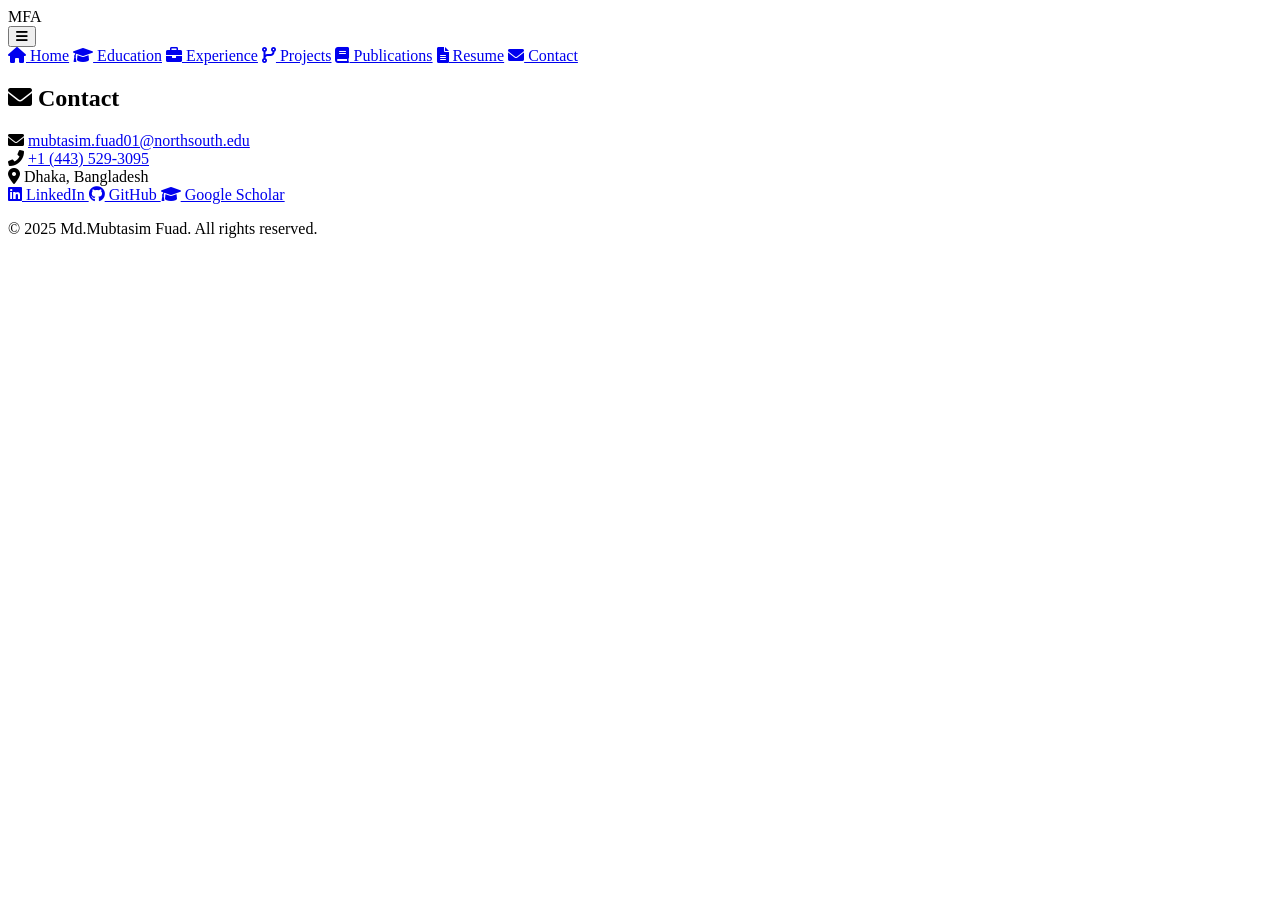
==== contact.html @ baef5d92 "Create contact.html" ====
<!DOCTYPE html>
<html lang="en" data-theme="light">
<head>
    <meta charset="UTF-8"/>
    <meta name="viewport" content="width=device-width, initial-scale=1.0"/>
    <title>Contact - Md.Mubtasim Fuad</title>
    <link rel="stylesheet" href="assets/css/style.css"/>
    <link rel="stylesheet" href="https://cdnjs.cloudflare.com/ajax/libs/font-awesome/6.0.0/css/all.min.css"/>
    <link rel="icon" type="image/x-icon" href="assets/favicon/favicon.ico">
</head>
<body>
    <nav class="nav">
    <div class="nav-content">
        <div class="logo">MFA</div>
        <button id="mobile-menu-toggle" class="mobile-menu-toggle">
            <i class="fas fa-bars"></i>
        </button>
        <div class="nav-links-container">
            <a href="index.html" class="active"><i class="fa fa-home"></i> Home</a>
            <a href="education.html"><i class="fa fa-graduation-cap"></i> Education</a>
            <a href="experience.html"><i class="fa fa-briefcase"></i> Experience</a>
            <a href="projects.html"><i class="fa fa-code-branch"></i> Projects</a>
            <a href="publications.html"><i class="fa fa-book"></i> Publications</a>
            <a href="resume.html"><i class="fa fa-file-alt"></i> Resume</a>
            <a href="contact.html"><i class="fa fa-envelope"></i> Contact</a>
        </div>
    </div>
</nav>

    <section class="section">
        <h2><i class="fa fa-envelope"></i> Contact</h2>
        <div class="contact-container">
            <!-- Contact Information -->
            <div class="contact-info">
                <div class="contact-item">
                    <i class="fas fa-envelope"></i>
                    <span><a href="mailto:mhasan21@jhu.edu">mubtasim.fuad01@northsouth.edu</a></span>
                </div>
                <div class="contact-item">
                    <i class="fas fa-phone-alt"></i>
                    <span><a href="tel:+14435293095">+1 (443) 529-3095</a></span>
                </div>
                <div class="contact-item">
                    <i class="fas fa-map-marker-alt"></i>
                    <span>Dhaka, Bangladesh</span>
                </div>
            </div>

            <!-- Social Links -->
            <div class="social-links">
                <a href="https://www.linkedin.com/in/mubtasiimfuad/" target="_blank" aria-label="LinkedIn">
                    <i class="fab fa-linkedin"></i> LinkedIn
                </a>
                <a href="https://github.com/mubtasim-fuad" target="_blank" aria-label="GitHub">
                    <i class="fab fa-github"></i> GitHub
                </a>
                <a href="https://scholar.google.com/citations?user=QwIfzvgAAAAJ&hl=en&oi=sra" target="_blank" aria-label="Google Scholar">
                    <i class="fas fa-graduation-cap"></i> Google Scholar
                </a>
            </div>
        </div>
    </section>

    <footer>
        <p>© 2025 Md.Mubtasim Fuad. All rights reserved.</p>
    </footer>
    <script src="assets/js/main.js"></script>
</body>
</html>
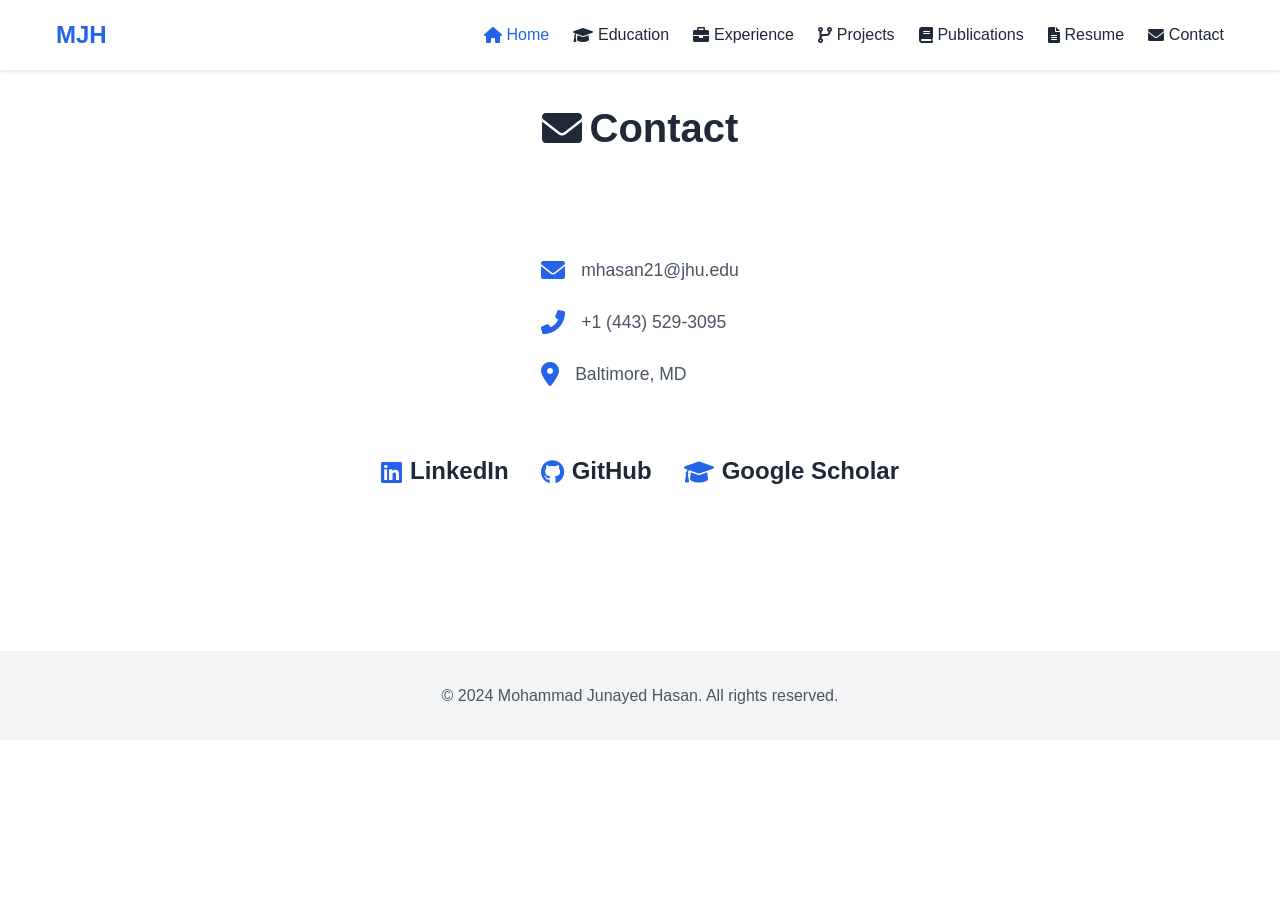
==== commit 480bbc2b: "Update contact.html" ====
--- a/contact.html
+++ b/contact.html
@@ -3,7 +3,7 @@
 <head>
     <meta charset="UTF-8"/>
     <meta name="viewport" content="width=device-width, initial-scale=1.0"/>
-    <title>Contact - Md.Mubtasim Fuad</title>
+    <title>Contact - Mohammad Junayed Hasan</title>
     <link rel="stylesheet" href="assets/css/style.css"/>
     <link rel="stylesheet" href="https://cdnjs.cloudflare.com/ajax/libs/font-awesome/6.0.0/css/all.min.css"/>
     <link rel="icon" type="image/x-icon" href="assets/favicon/favicon.ico">
@@ -11,7 +11,7 @@
 <body>
     <nav class="nav">
     <div class="nav-content">
-        <div class="logo">MFA</div>
+        <div class="logo">MJH</div>
         <button id="mobile-menu-toggle" class="mobile-menu-toggle">
             <i class="fas fa-bars"></i>
         </button>
@@ -34,7 +34,7 @@
             <div class="contact-info">
                 <div class="contact-item">
                     <i class="fas fa-envelope"></i>
-                    <span><a href="mailto:mhasan21@jhu.edu">mubtasim.fuad01@northsouth.edu</a></span>
+                    <span><a href="mailto:mhasan21@jhu.edu">mhasan21@jhu.edu</a></span>
                 </div>
                 <div class="contact-item">
                     <i class="fas fa-phone-alt"></i>
@@ -42,16 +42,16 @@
                 </div>
                 <div class="contact-item">
                     <i class="fas fa-map-marker-alt"></i>
-                    <span>Dhaka, Bangladesh</span>
+                    <span>Baltimore, MD</span>
                 </div>
             </div>
 
             <!-- Social Links -->
             <div class="social-links">
-                <a href="https://www.linkedin.com/in/mubtasiimfuad/" target="_blank" aria-label="LinkedIn">
+                <a href="https://www.linkedin.com/in/mjhasan21/" target="_blank" aria-label="LinkedIn">
                     <i class="fab fa-linkedin"></i> LinkedIn
                 </a>
-                <a href="https://github.com/mubtasim-fuad" target="_blank" aria-label="GitHub">
+                <a href="https://github.com/junayed-hasan" target="_blank" aria-label="GitHub">
                     <i class="fab fa-github"></i> GitHub
                 </a>
                 <a href="https://scholar.google.com/citations?user=QwIfzvgAAAAJ&hl=en&oi=sra" target="_blank" aria-label="Google Scholar">
@@ -62,7 +62,7 @@
     </section>
 
     <footer>
-        <p>© 2025 Md.Mubtasim Fuad. All rights reserved.</p>
+        <p>© 2024 Mohammad Junayed Hasan. All rights reserved.</p>
     </footer>
     <script src="assets/js/main.js"></script>
 </body>
--- a/assets/css/style.css
+++ b/assets/css/style.css
@@ -0,0 +1,691 @@
+:root {
+    --primary-color: #2563eb;
+    --primary-light: #60a5fa;
+    --primary-dark: #1d4ed8;
+    --text-primary: #1f2937;
+    --text-secondary: #4b5563;
+    --bg-primary: #ffffff;
+    --bg-secondary: #f3f4f6;
+    --accent-color: #3b82f6;
+    --transition: all 0.3s ease;
+    --card-shadow: 0 4px 6px rgba(0, 0, 0, 0.1);
+}
+
+[data-theme="dark"] {
+    --primary-color: #60a5fa;
+    --primary-light: #93c5fd;
+    --primary-dark: #2563eb;
+    --text-primary: #f3f4f6;
+    --text-secondary: #d1d5db;
+    --bg-primary: #1f2937;
+    --bg-secondary: #111827;
+    --accent-color: #60a5fa;
+    --card-shadow: 0 4px 6px rgba(0, 0, 0, 0.3);
+}
+
+* {
+    margin: 0;
+    padding: 0;
+    box-sizing: border-box;
+}
+
+html {
+    scroll-behavior: smooth;
+    scroll-padding-top: 70px;
+}
+
+body {
+    font-family: -apple-system, BlinkMacSystemFont, 'Segoe UI', Roboto, Oxygen,
+        Ubuntu, Cantarell, 'Open Sans', 'Helvetica Neue', sans-serif;
+    line-height: 1.6;
+    color: var(--text-primary);
+    background-color: var(--bg-primary);
+    transition: var(--transition);
+}
+
+.nav {
+    position: fixed;
+    top: 0;
+    width: 100%;
+    background-color: var(--bg-primary);
+    box-shadow: 0 2px 4px rgba(0,0,0,0.1);
+    z-index: 1000;
+    backdrop-filter: blur(10px);
+}
+
+.nav-content {
+    max-width: 1200px;
+    margin: 0 auto;
+    padding: 1rem;
+    display: flex;
+    justify-content: space-between;
+    align-items: center;
+}
+
+.logo {
+    font-size: 1.5rem;
+    font-weight: bold;
+    color: var(--primary-color);
+    text-decoration: none;
+}
+
+.nav-links {
+    display: flex;
+    gap: 1.5rem;
+    align-items: center;
+}
+
+.nav-links a {
+    text-decoration: none;
+    color: var(--text-primary);
+    font-weight: 500;
+    position: relative;
+    transition: var(--transition);
+    display: flex;
+    align-items: center;
+    gap: 0.3rem;
+}
+
+.nav-links a.active {
+    color: var(--primary-color);
+}
+
+.nav-links a:hover {
+    color: var(--primary-dark);
+}
+
+.hero {
+    min-height: 100vh;
+    display: flex;
+    align-items: center;
+    justify-content: center;
+    text-align: center;
+    padding-top: 70px;
+    background-color: var(--bg-secondary);
+    padding: 2rem;
+}
+
+.hero-content {
+    max-width: 800px;
+    animation: fadeIn 1s ease-out;
+}
+
+.profile-img {
+    width: 200px;
+    height: 200px;
+    border-radius: 50%;
+    margin-bottom: 2rem;
+    object-fit: cover;
+    border: 4px solid var(--primary-color);
+    box-shadow: var(--card-shadow);
+}
+
+.hero h1 {
+    font-size: 3rem;
+    margin-bottom: 1rem;
+    color: var(--text-primary);
+}
+
+.subtitle {
+    font-size: 1.5rem;
+    color: var(--text-secondary);
+    margin-bottom: 1rem;
+}
+
+.hero-text {
+    font-size: 1.2rem;
+    color: var(--primary-color);
+    margin-bottom: 2rem;
+}
+
+.social-links {
+    display: flex;
+    justify-content: center;
+    gap: 1.5rem;
+    margin-top: 2rem;
+}
+
+.social-links a {
+    color: var(--text-primary);
+    font-size: 1.5rem;
+    transition: var(--transition);
+}
+
+.social-links a:hover {
+    color: var(--primary-color);
+    transform: translateY(-3px);
+}
+
+.section {
+    padding: 6rem 2rem;
+    max-width: 1200px;
+    margin: 0 auto;
+}
+
+.section h2 {
+    font-size: 2.5rem;
+    margin-bottom: 2rem;
+    color: var(--text-primary);
+    text-align: center;
+    display: flex;
+    justify-content: center;
+    align-items: center;
+    gap: 0.5rem;
+}
+
+.section-subtitle {
+    text-align: center;
+    margin-bottom: 2rem;
+    color: var(--text-secondary);
+    font-size: 1.1rem;
+}
+
+.about-content {
+    display: grid;
+    grid-template-columns: 2fr 1fr;
+    gap: 2rem;
+    margin-top: 2rem;
+    align-items: start;
+}
+
+.about-text p {
+    margin-bottom: 1.5rem;
+    color: var(--text-secondary);
+}
+
+.skills-highlight {
+    background-color: var(--bg-secondary);
+    padding: 1.5rem;
+    border-radius: 0.5rem;
+    box-shadow: var(--card-shadow);
+}
+
+.skills-highlight h3 {
+    color: var(--primary-color);
+    margin-bottom: 1rem;
+    font-size: 1.5rem;
+}
+
+.skills-highlight ul {
+    list-style: none;
+}
+
+.skills-highlight li {
+    margin-bottom: 0.5rem;
+    padding-left: 1.5rem;
+    position: relative;
+    color: var(--text-secondary);
+}
+
+.skills-highlight li::before {
+    content: '▹';
+    position: absolute;
+    left: 0;
+    color: var(--primary-color);
+}
+
+.skills-section {
+    display: grid;
+    grid-template-columns: repeat(auto-fit, minmax(250px,1fr));
+    gap: 2rem;
+    margin-top: 2rem;
+}
+
+.skills-category h3 {
+    color: var(--primary-color);
+    margin-bottom: 1rem;
+    font-size: 1.3rem;
+}
+
+.skills-category p {
+    color: var(--text-secondary);
+    line-height: 1.5;
+}
+
+.education-grid {
+    display: grid;
+    grid-template-columns: repeat(auto-fit, minmax(300px, 1fr));
+    gap: 2rem;
+    margin-top: 2rem;
+}
+
+.education-card {
+    background-color: var(--bg-secondary);
+    padding: 2rem;
+    border-radius: 0.5rem;
+    box-shadow: var(--card-shadow);
+    transition: var(--transition);
+}
+
+.education-card:hover {
+    transform: translateY(-5px);
+}
+
+.education-header h3 {
+    color: var(--primary-color);
+    font-size: 1.5rem;
+    margin-bottom: 1rem;
+}
+
+.degree {
+    color: var(--text-primary);
+    font-weight: 600;
+    margin-bottom: 0.5rem;
+}
+
+.duration {
+    color: var(--text-secondary);
+    margin-bottom: 1rem;
+}
+
+.achievements {
+    color: var(--primary-color);
+    margin-bottom: 0.5rem;
+}
+
+.coursework h4 {
+    color: var(--text-primary);
+    margin-bottom: 0.5rem;
+}
+
+.coursework p {
+    color: var(--text-secondary);
+}
+
+.experience-list {
+    display: flex;
+    flex-direction: column;
+    gap: 1rem;
+    margin-top: 2rem;
+}
+
+.experience-item h3 {
+    font-size: 1.5rem;
+    color: var(--primary-color);
+    margin-bottom: 1rem;
+}
+
+.experience-item h3 span {
+    font-size: 1rem;
+    color: var(--text-secondary);
+    display: block;
+    margin-top: 0.5rem;
+}
+
+.experience-item ul {
+    list-style: none;
+    padding-left: 0;
+}
+
+.experience-item ul li {
+    color: var(--text-secondary);
+    margin-bottom: 1rem;
+    padding-left: 1.5rem;
+    position: relative;
+    line-height: 1.5;
+}
+
+.experience-item ul li::before {
+    content: '▹';
+    position: absolute;
+    left: 0;
+    color: var(--primary-color);
+}
+
+.experience-gap {
+    height: 0rem;
+}
+
+.projects-grid {
+    display: grid;
+    grid-template-columns: repeat(auto-fit, minmax(300px,1fr));
+    gap: 2rem;
+    margin-top: 2rem;
+}
+
+.project-card {
+    background-color: var(--bg-secondary);
+    border-radius: 0.5rem;
+    overflow: hidden;
+    transition: var(--transition);
+    box-shadow: var(--card-shadow);
+}
+
+.project-card:hover {
+    transform: translateY(-5px);
+}
+
+.project-content {
+    padding: 1.5rem;
+}
+
+.project-content h3 {
+    color: var(--primary-color);
+    margin-bottom: 1rem;
+    font-size: 1.3rem;
+}
+
+.project-content p {
+    color: var(--text-secondary);
+    margin-bottom: 1rem;
+    line-height: 1.5;
+}
+
+.tech-stack {
+    display: flex;
+    flex-wrap: wrap;
+    gap: 0.5rem;
+    margin-bottom: 1rem;
+}
+
+.tech-stack span {
+    background-color: var(--primary-color);
+    color: white;
+    padding: 0.25rem 0.75rem;
+    border-radius: 9999px;
+    font-size: 0.875rem;
+}
+
+.project-links a {
+    text-decoration: none;
+    color: var(--primary-dark);
+    font-weight: 500;
+    transition: var(--transition);
+    font-size: 0.95rem;
+    margin-right: 1rem;
+}
+
+.project-links a:hover {
+    color: var(--primary-light);
+}
+
+.publications-list {
+    display: grid;
+    gap: 1.5rem;
+    margin-top: 2rem;
+}
+
+.publication-item {
+    background-color: var(--bg-secondary);
+    padding: 1.5rem;
+    border-radius: 0.5rem;
+    box-shadow: var(--card-shadow);
+    transition: var(--transition);
+}
+
+.publication-item:hover {
+    transform: translateY(-3px);
+}
+
+.publication-item h3 {
+    color: var(--primary-color);
+    margin-bottom: 0.5rem;
+    font-size: 1.2rem;
+    line-height: 1.4;
+}
+
+.authors {
+    color: var(--text-secondary);
+    font-style: italic;
+    margin-bottom: 0.5rem;
+}
+
+.journal {
+    color: var(--text-primary);
+    font-weight: 500;
+    margin-bottom: 0.5rem;
+}
+
+.paper-link {
+    color: var(--primary-color);
+    text-decoration: none;
+    font-weight: 500;
+    transition: var(--transition);
+    display: inline-block;
+}
+
+.paper-link:hover {
+    color: var(--primary-light);
+}
+
+.resume-viewer {
+    margin: 2rem 0;
+}
+
+.resume-button {
+    display: inline-block;
+    background-color: var(--primary-color);
+    color: #fff;
+    padding: 0.75rem 1.5rem;
+    border-radius: 0.5rem;
+    text-decoration: none;
+    font-weight: 600;
+    transition: var(--transition);
+    margin-top: 1rem;
+}
+
+.resume-button:hover {
+    background-color: var(--primary-dark);
+}
+
+
+
+footer {
+    text-align: center;
+    padding: 2rem;
+    background-color: var(--bg-secondary);
+    color: var(--text-secondary);
+}
+
+#theme-toggle {
+    background: none;
+    border: none;
+    color: var(--text-primary);
+    cursor: pointer;
+    font-size: 1.2rem;
+    padding: 0.5rem;
+    transition: var(--transition);
+}
+
+#theme-toggle:hover {
+    color: var(--primary-color);
+}
+
+@keyframes fadeIn {
+    from {
+        opacity: 0;
+        transform: translateY(20px);
+    }
+    to {
+        opacity: 1;
+        transform: translateY(0);
+    }
+}
+
+@media (max-width: 768px) {
+    .about-content {
+        grid-template-columns: 1fr;
+    }
+
+    .hero h1 {
+        font-size: 2rem;
+    }
+
+    .subtitle {
+        font-size: 1.25rem;
+    }
+
+    .section {
+        padding: 6rem 1rem;
+    }
+
+    .contact-container {
+        flex-direction: column;
+    }
+}
+
+.contact-container {
+    display: flex;
+    flex-direction: column;
+    align-items: center;
+    gap: 2rem;
+    margin-top: 2rem;
+    padding: 4rem;
+}
+
+.contact-info {
+    display: flex;
+    flex-direction: column;
+    align-items: flex-start;
+    gap: 1.5rem;
+    font-size: 1.1rem;
+}
+
+.contact-item {
+    display: flex;
+    align-items: center;
+    gap: 1rem;
+    color: var(--text-secondary);
+}
+
+.contact-item i {
+    color: var(--primary-color);
+    font-size: 1.5rem;
+}
+
+.contact-item a {
+    color: var(--text-secondary);
+    text-decoration: none;
+    transition: var(--transition);
+}
+
+.contact-item a:hover {
+    color: var(--primary-color);
+}
+
+.social-links {
+    display: flex;
+    flex-wrap: wrap;
+    justify-content: center;
+    gap: 2rem;
+    font-size: 1.2rem;
+}
+
+.social-links a {
+    color: var(--text-primary);
+    text-decoration: none;
+    font-weight: 600;
+    display: flex;
+    align-items: center;
+    gap: 0.5rem;
+    transition: var(--transition);
+}
+
+.social-links a i {
+    color: var(--primary-color);
+    font-size: 1.5rem;
+}
+
+.social-links a:hover {
+    color: var(--primary-color);
+}
+
+/* Desktop view (default) */
+.nav-content {
+    display: flex;
+    justify-content: space-between;
+    align-items: center;
+}
+
+.nav-links-container {
+    position: static;
+    display: flex;
+    gap: 1.5rem;
+    background: none;
+    box-shadow: none;
+    transition: none;
+    height: auto;
+    width: auto;
+}
+
+/* Hide mobile menu toggle button on larger screens */
+.mobile-menu-toggle {
+    display: none;
+}
+
+/* Mobile view (max-width: 768px) */
+@media (max-width: 768px) {
+    .nav-links-container {
+        position: fixed;
+        top: 0;
+        right: -100%; /* Hidden initially */
+        height: 100%; /* Full screen height */
+        width: 250px; /* Set width for the sliding menu */
+        background-color: black; /* Apply black background to the entire navbar */
+        box-shadow: var(--card-shadow);
+        display: flex;
+        flex-direction: column;
+        align-items: flex-start;
+        padding: 1rem;
+        gap: 1rem;
+        transition: var(--transition);
+        z-index: 1100; /* Ensure it appears above other content */
+    }
+
+    .nav-links-container.active {
+        right: 0;
+    }
+
+    .nav-links-container a {
+        display: block;
+        width: 100%;
+        padding: 0.5rem 1rem;
+        color: white; /* Ensure text is visible on a black background */
+        text-decoration: none;
+        transition: background-color 0.3s ease;
+    }
+
+    .nav-links-container a:hover {
+        background-color: var(--primary-dark); /* Optional hover effect */
+    }
+
+    .mobile-menu-toggle {
+        display: block;
+        background: black;
+        border: none;
+        color: var(--text-primary);
+        font-size: 1.5rem;
+        cursor: pointer;
+    }
+
+    .mobile-menu-toggle:hover {
+        color: var(--primary-color);
+    }
+}
+
+/* General link styling for navigation */
+.nav-links-container a {
+    text-decoration: none;
+    color: var(--text-primary); /* Set your desired default color */
+    font-weight: 500;
+    position: relative;
+    transition: var(--transition);
+    display: flex;
+    align-items: center;
+    gap: 0.3rem;
+}
+
+/* Styling for active links */
+.nav-links-container a.active {
+    color: var(--primary-color); /* Highlight active link */
+}
+
+/* Styling for hover state */
+.nav-links-container a:hover {
+    color: var(--primary-dark); /* Change color on hover */
+}
+
+/* Ensure visited links do not change color */
+.nav-links-container a:visited {
+    color: var(--text-primary); /* Same as default color */
+}
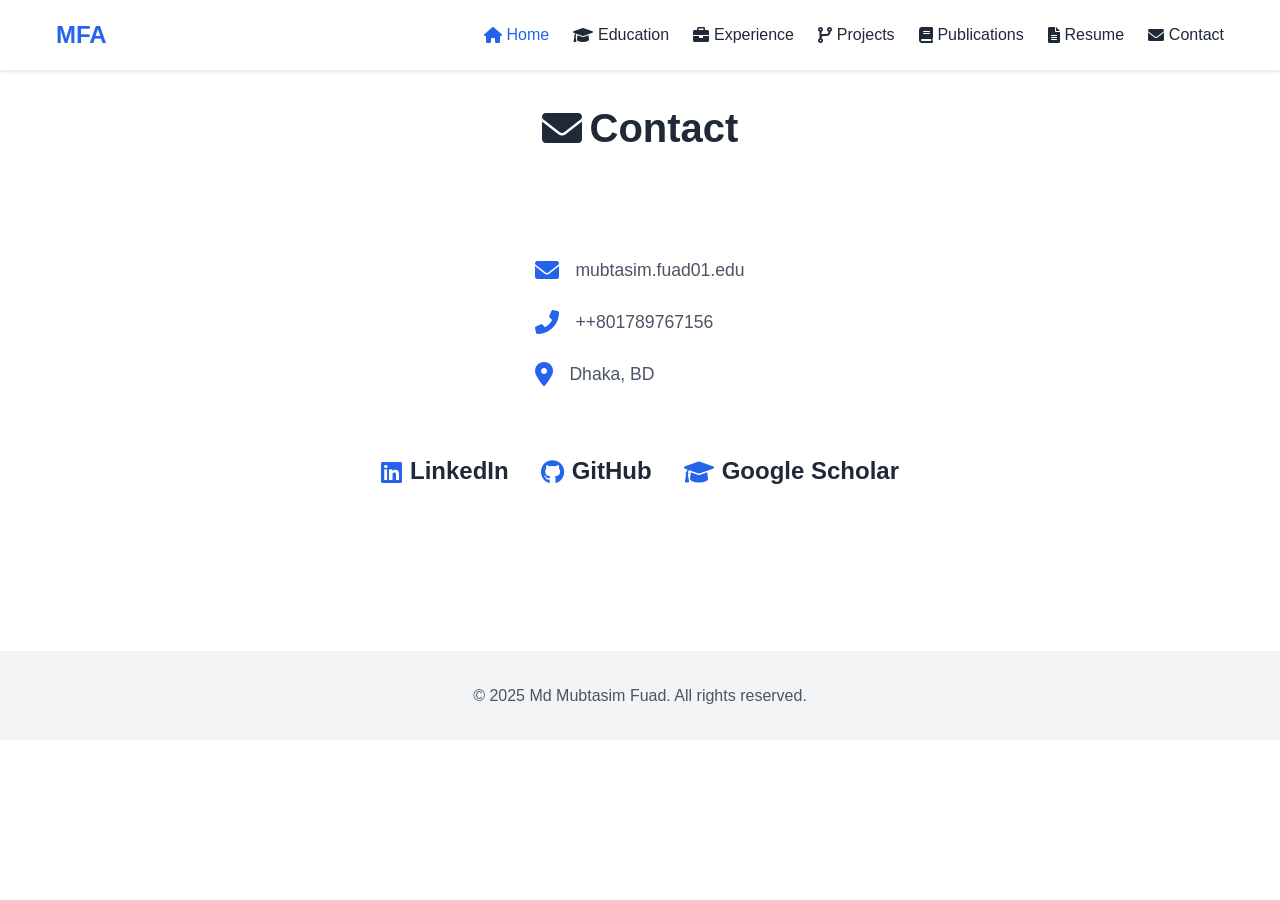
==== commit 3f8f7da2: "Update contact.html" ====
--- a/contact.html
+++ b/contact.html
@@ -3,7 +3,7 @@
 <head>
     <meta charset="UTF-8"/>
     <meta name="viewport" content="width=device-width, initial-scale=1.0"/>
-    <title>Contact - Mohammad Junayed Hasan</title>
+    <title>Contact - Md Mubtasim Fuad</title>
     <link rel="stylesheet" href="assets/css/style.css"/>
     <link rel="stylesheet" href="https://cdnjs.cloudflare.com/ajax/libs/font-awesome/6.0.0/css/all.min.css"/>
     <link rel="icon" type="image/x-icon" href="assets/favicon/favicon.ico">
@@ -11,7 +11,7 @@
 <body>
     <nav class="nav">
     <div class="nav-content">
-        <div class="logo">MJH</div>
+        <div class="logo">MFA</div>
         <button id="mobile-menu-toggle" class="mobile-menu-toggle">
             <i class="fas fa-bars"></i>
         </button>
@@ -34,27 +34,27 @@
             <div class="contact-info">
                 <div class="contact-item">
                     <i class="fas fa-envelope"></i>
-                    <span><a href="mailto:mhasan21@jhu.edu">mhasan21@jhu.edu</a></span>
+                    <span><a href="mailto:mhasan21@jh">mubtasim.fuad01.edu</a></span>
                 </div>
                 <div class="contact-item">
                     <i class="fas fa-phone-alt"></i>
-                    <span><a href="tel:+14435293095">+1 (443) 529-3095</a></span>
+                    <span><a href="tel:+14435293095">++801789767156</a></span>
                 </div>
                 <div class="contact-item">
                     <i class="fas fa-map-marker-alt"></i>
-                    <span>Baltimore, MD</span>
+                    <span>Dhaka, BD</span>
                 </div>
             </div>
 
             <!-- Social Links -->
             <div class="social-links">
-                <a href="https://www.linkedin.com/in/mjhasan21/" target="_blank" aria-label="LinkedIn">
+                <a href="https://www.linkedin.com/in/mubtasiimfuad/" target="_blank" aria-label="LinkedIn">
                     <i class="fab fa-linkedin"></i> LinkedIn
                 </a>
-                <a href="https://github.com/junayed-hasan" target="_blank" aria-label="GitHub">
+                <a href="https://github.com/mubtasim-fuad" target="_blank" aria-label="GitHub">
                     <i class="fab fa-github"></i> GitHub
                 </a>
-                <a href="https://scholar.google.com/citations?user=QwIfzvgAAAAJ&hl=en&oi=sra" target="_blank" aria-label="Google Scholar">
+                <a href="https://scholar.google.com/profile/mubtasiimfuad" target="_blank" aria-label="Google Scholar">
                     <i class="fas fa-graduation-cap"></i> Google Scholar
                 </a>
             </div>
@@ -62,7 +62,7 @@
     </section>
 
     <footer>
-        <p>© 2024 Mohammad Junayed Hasan. All rights reserved.</p>
+        <p>© 2025 Md Mubtasim Fuad. All rights reserved.</p>
     </footer>
     <script src="assets/js/main.js"></script>
 </body>
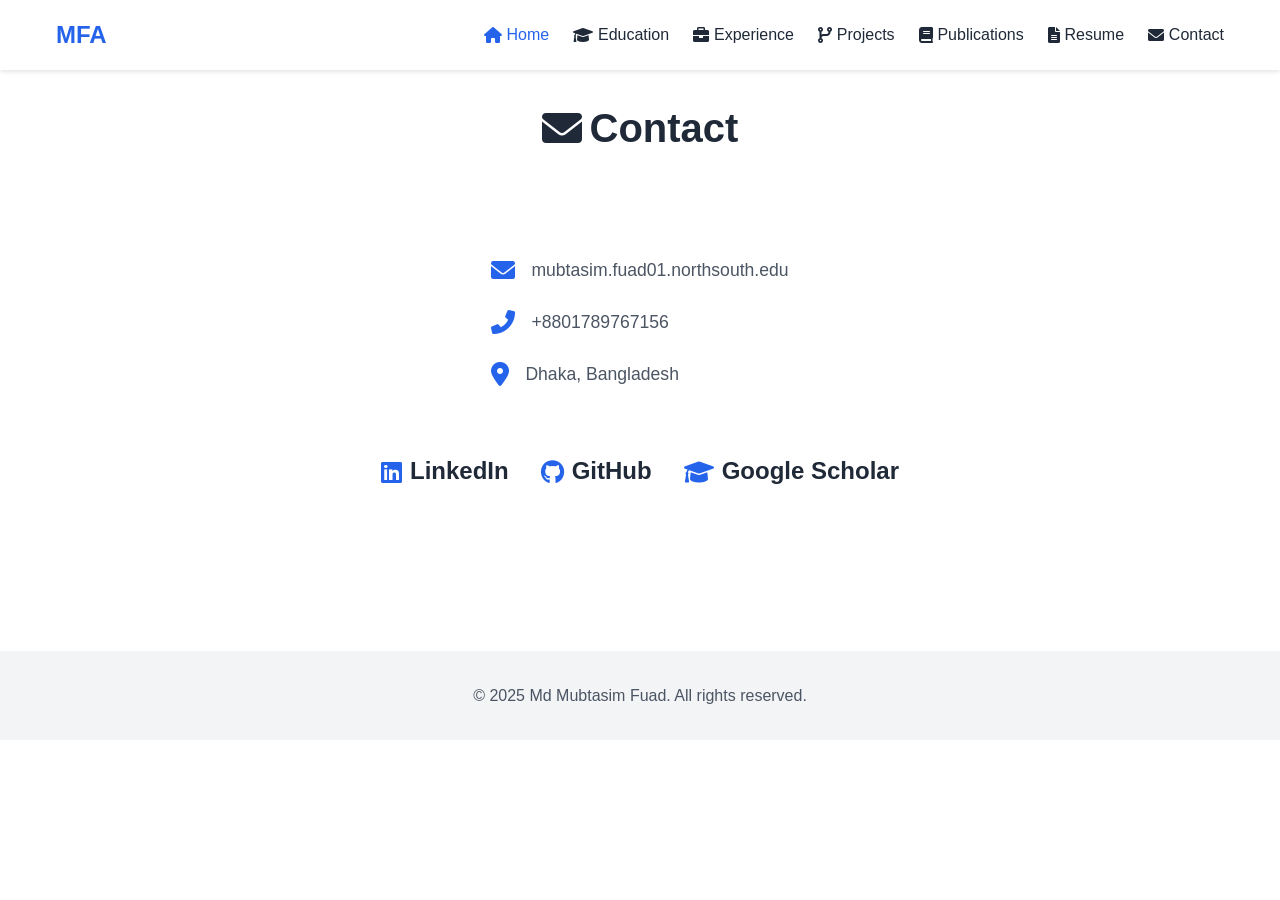
==== commit 4ae3194c: "Update contact.html" ====
--- a/contact.html
+++ b/contact.html
@@ -34,15 +34,15 @@
             <div class="contact-info">
                 <div class="contact-item">
                     <i class="fas fa-envelope"></i>
-                    <span><a href="mailto:mhasan21@jh">mubtasim.fuad01.edu</a></span>
+                    <span><a href="mailto:mubtasim.fuad01@northsouth.edu">mubtasim.fuad01.northsouth.edu</a></span>
                 </div>
                 <div class="contact-item">
                     <i class="fas fa-phone-alt"></i>
-                    <span><a href="tel:+14435293095">++801789767156</a></span>
+                    <span><a href="tel:+8801789767156">+8801789767156</a></span>
                 </div>
                 <div class="contact-item">
                     <i class="fas fa-map-marker-alt"></i>
-                    <span>Dhaka, BD</span>
+                    <span>Dhaka, Bangladesh</span>
                 </div>
             </div>
 
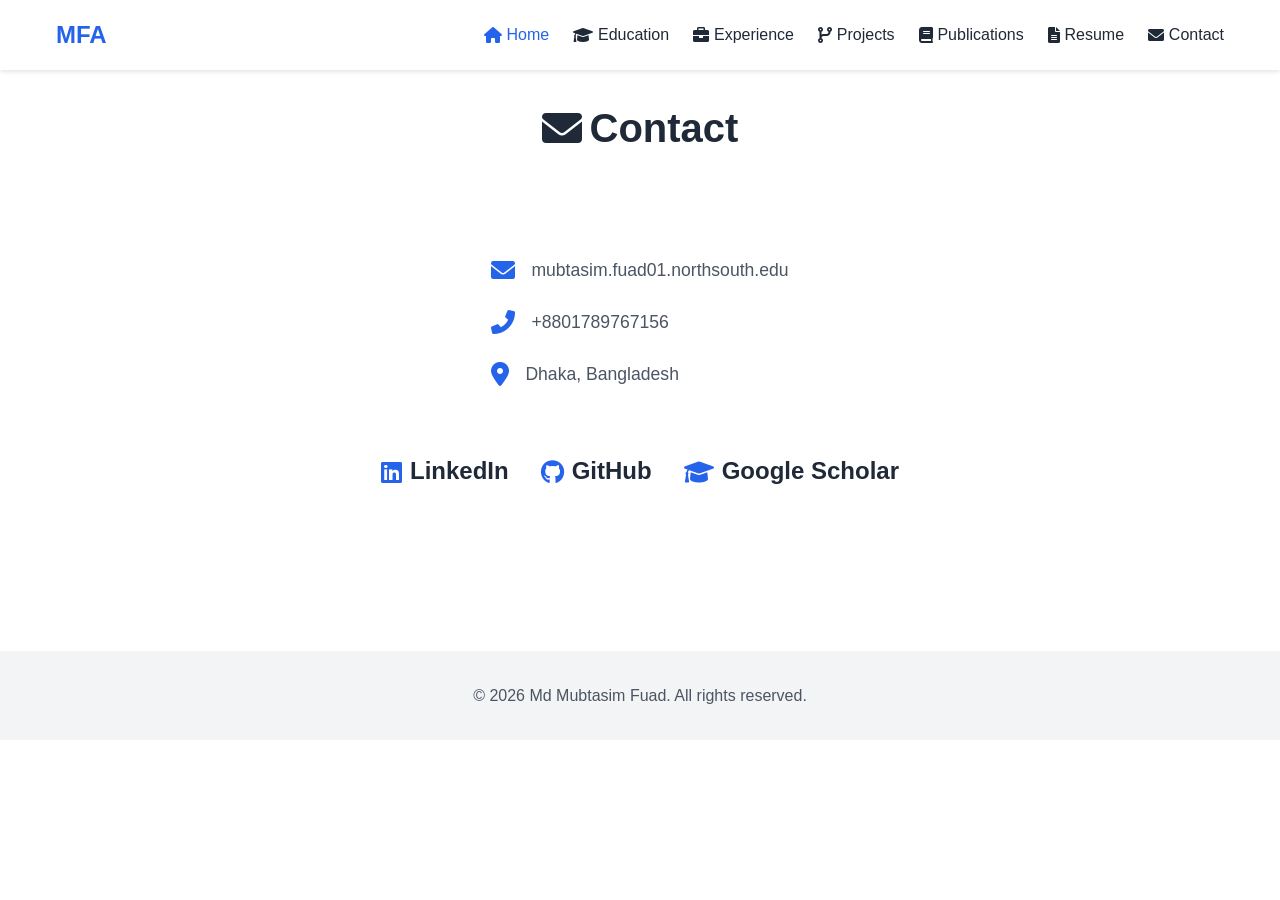
==== commit 2f4ca358: "Update LinkedIn link and copyright year" ====
--- a/contact.html
+++ b/contact.html
@@ -6,7 +6,7 @@
     <title>Contact - Md Mubtasim Fuad</title>
     <link rel="stylesheet" href="assets/css/style.css"/>
     <link rel="stylesheet" href="https://cdnjs.cloudflare.com/ajax/libs/font-awesome/6.0.0/css/all.min.css"/>
-    <link rel="icon" type="image/x-icon" href="assets/favicon/favicon.ico">
+    <link rel="icon" type="image/x-icon" href="assets/favicon/faviconn.ico">
 </head>
 <body>
     <nav class="nav">
@@ -48,7 +48,7 @@
 
             <!-- Social Links -->
             <div class="social-links">
-                <a href="https://www.linkedin.com/in/mubtasiimfuad/" target="_blank" aria-label="LinkedIn">
+                <a href="https://www.linkedin.com/in/mubtasimfuaad/" target="_blank" aria-label="LinkedIn">
                     <i class="fab fa-linkedin"></i> LinkedIn
                 </a>
                 <a href="https://github.com/mubtasim-fuad" target="_blank" aria-label="GitHub">
@@ -62,7 +62,7 @@
     </section>
 
     <footer>
-        <p>© 2025 Md Mubtasim Fuad. All rights reserved.</p>
+        <p>© 2026 Md Mubtasim Fuad. All rights reserved.</p>
     </footer>
     <script src="assets/js/main.js"></script>
 </body>
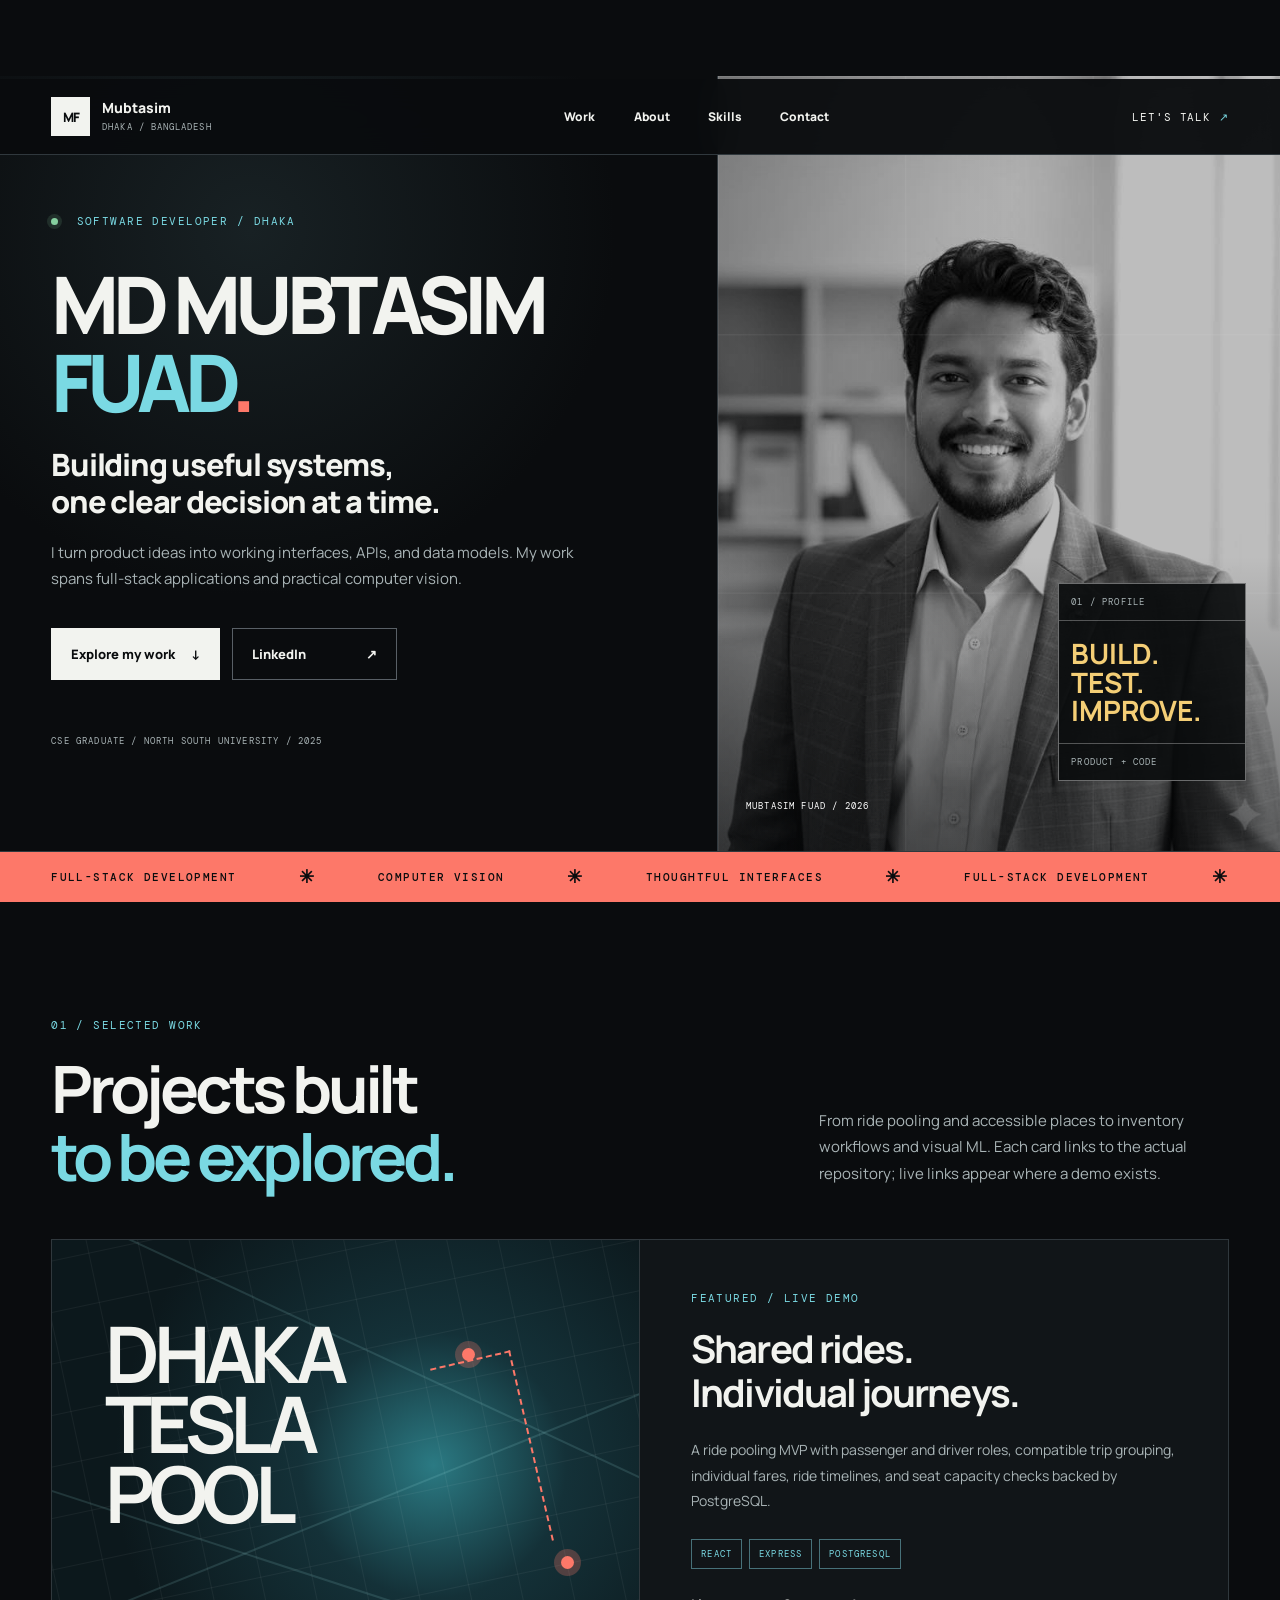
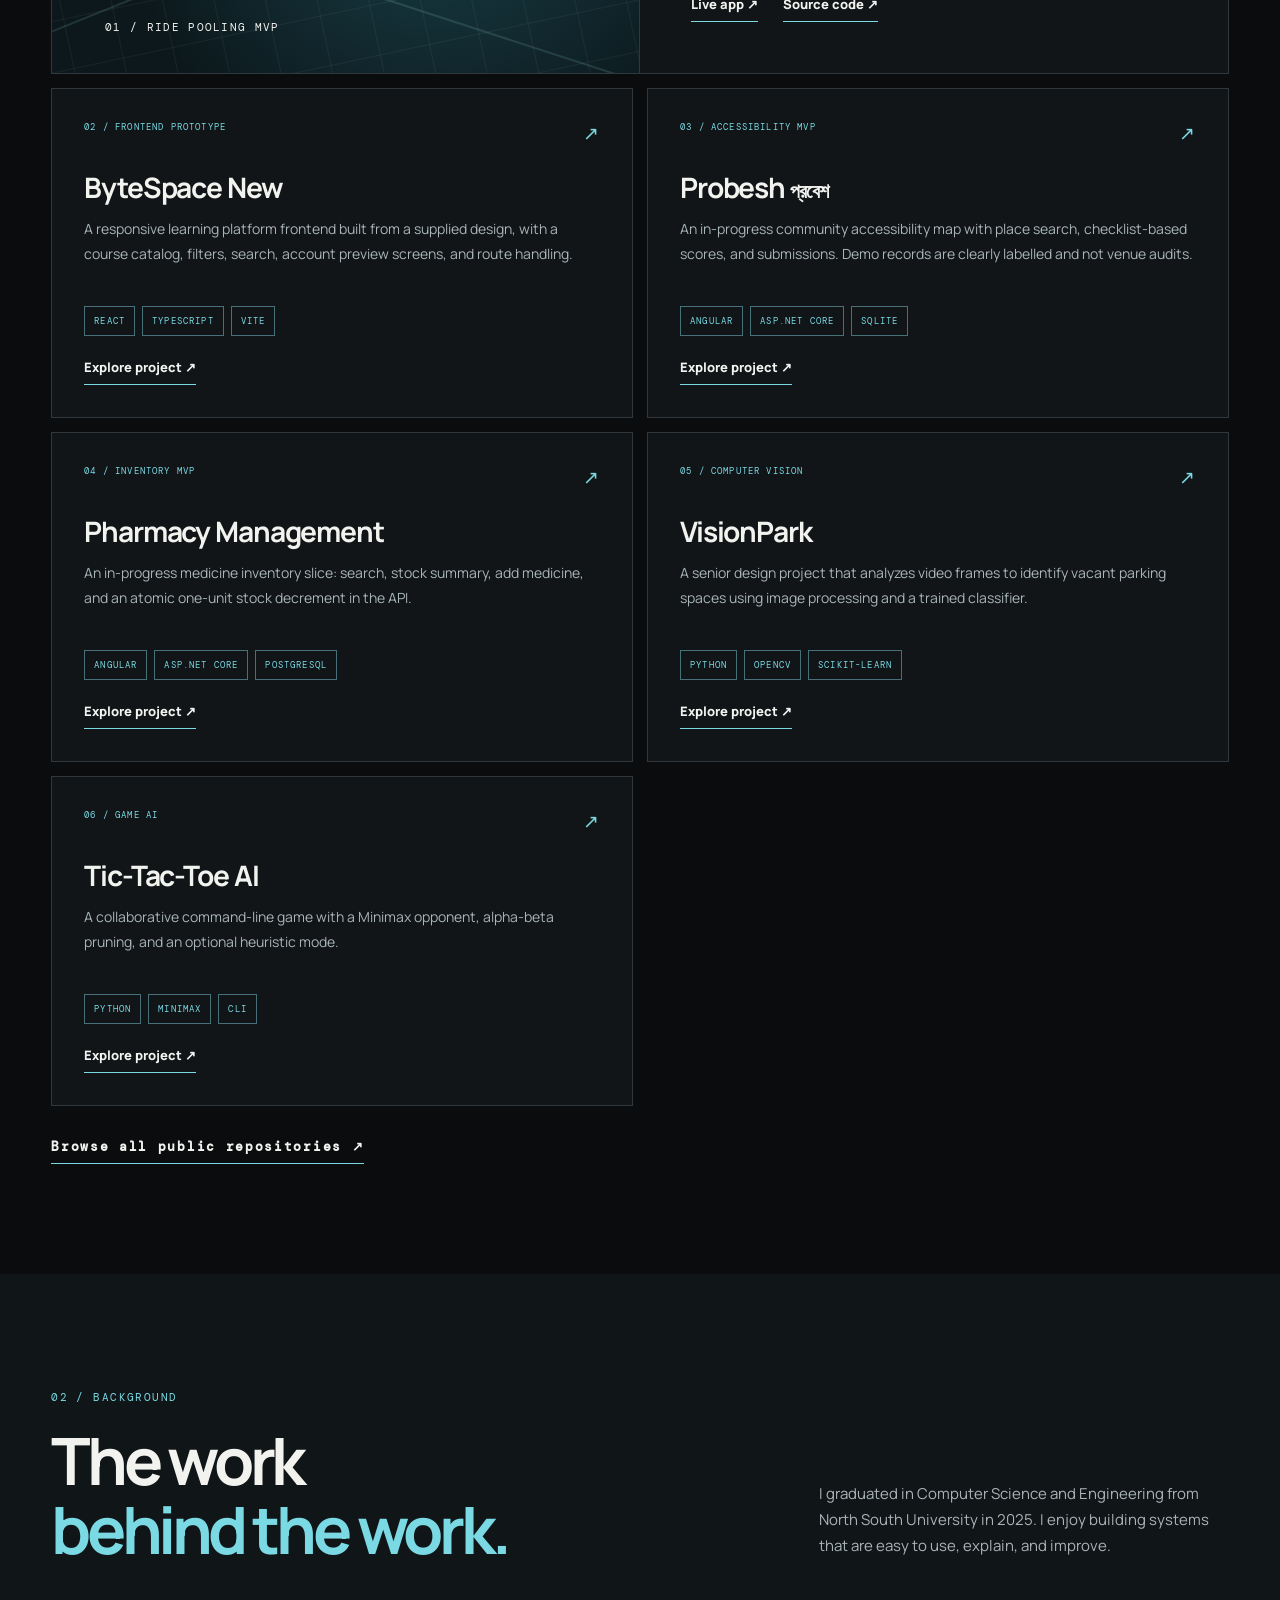
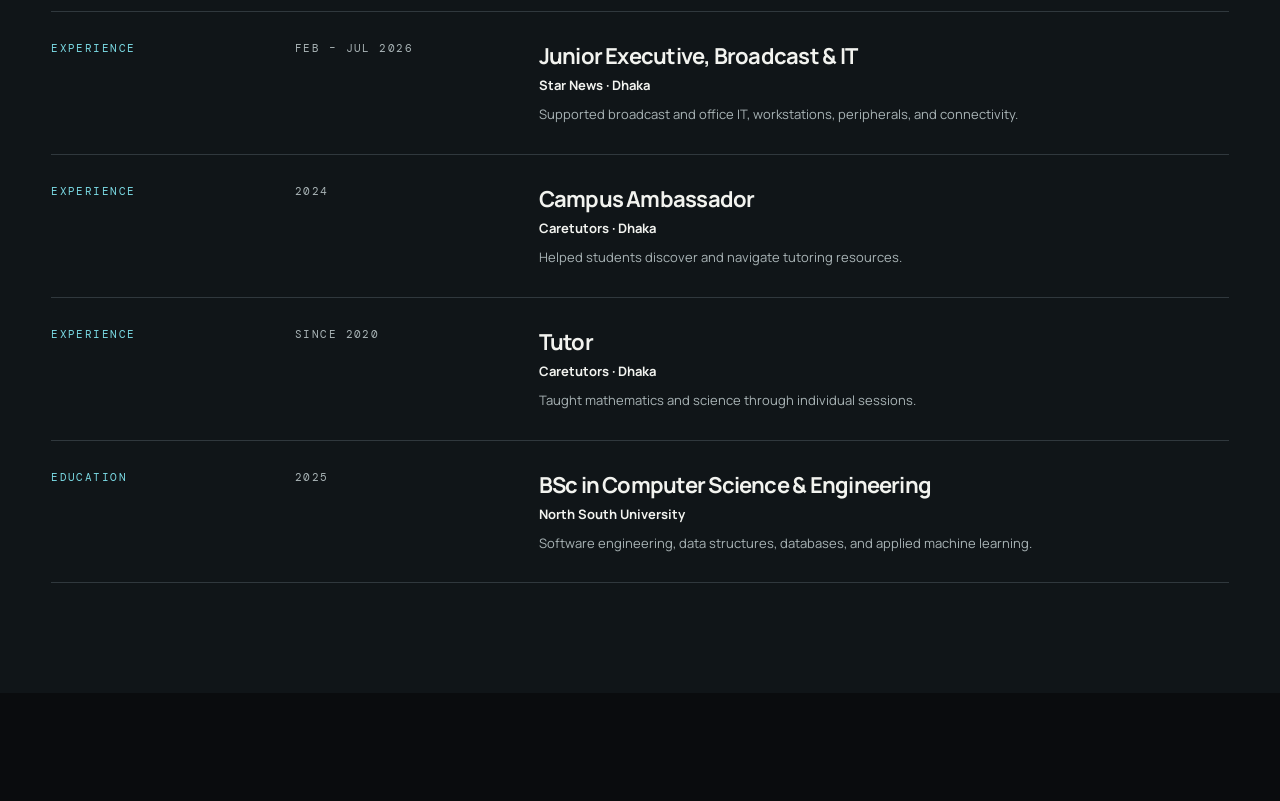
==== commit 8df6ffa2: "Rebuild portfolio with verified projects and responsive one-page design" ====
--- a/contact.html
+++ b/contact.html
@@ -1,69 +1,11 @@
-<!DOCTYPE html>
-<html lang="en" data-theme="light">
+<!doctype html>
+<html lang="en">
 <head>
-    <meta charset="UTF-8"/>
-    <meta name="viewport" content="width=device-width, initial-scale=1.0"/>
-    <title>Contact - Md Mubtasim Fuad</title>
-    <link rel="stylesheet" href="assets/css/style.css"/>
-    <link rel="stylesheet" href="https://cdnjs.cloudflare.com/ajax/libs/font-awesome/6.0.0/css/all.min.css"/>
-    <link rel="icon" type="image/x-icon" href="assets/favicon/faviconn.ico">
+  <meta charset="utf-8">
+  <meta name="viewport" content="width=device-width, initial-scale=1">
+  <meta http-equiv="refresh" content="0; url=/#contact">
+  <link rel="canonical" href="https://mubtasim-fuad.github.io/#contact">
+  <title>Contact — Md Mubtasim Fuad</title>
 </head>
-<body>
-    <nav class="nav">
-    <div class="nav-content">
-        <div class="logo">MFA</div>
-        <button id="mobile-menu-toggle" class="mobile-menu-toggle">
-            <i class="fas fa-bars"></i>
-        </button>
-        <div class="nav-links-container">
-            <a href="index.html" class="active"><i class="fa fa-home"></i> Home</a>
-            <a href="education.html"><i class="fa fa-graduation-cap"></i> Education</a>
-            <a href="experience.html"><i class="fa fa-briefcase"></i> Experience</a>
-            <a href="projects.html"><i class="fa fa-code-branch"></i> Projects</a>
-            <a href="publications.html"><i class="fa fa-book"></i> Publications</a>
-            <a href="resume.html"><i class="fa fa-file-alt"></i> Resume</a>
-            <a href="contact.html"><i class="fa fa-envelope"></i> Contact</a>
-        </div>
-    </div>
-</nav>
-
-    <section class="section">
-        <h2><i class="fa fa-envelope"></i> Contact</h2>
-        <div class="contact-container">
-            <!-- Contact Information -->
-            <div class="contact-info">
-                <div class="contact-item">
-                    <i class="fas fa-envelope"></i>
-                    <span><a href="mailto:mubtasim.fuad01@northsouth.edu">mubtasim.fuad01.northsouth.edu</a></span>
-                </div>
-                <div class="contact-item">
-                    <i class="fas fa-phone-alt"></i>
-                    <span><a href="tel:+8801789767156">+8801789767156</a></span>
-                </div>
-                <div class="contact-item">
-                    <i class="fas fa-map-marker-alt"></i>
-                    <span>Dhaka, Bangladesh</span>
-                </div>
-            </div>
-
-            <!-- Social Links -->
-            <div class="social-links">
-                <a href="https://www.linkedin.com/in/mubtasimfuaad/" target="_blank" aria-label="LinkedIn">
-                    <i class="fab fa-linkedin"></i> LinkedIn
-                </a>
-                <a href="https://github.com/mubtasim-fuad" target="_blank" aria-label="GitHub">
-                    <i class="fab fa-github"></i> GitHub
-                </a>
-                <a href="https://scholar.google.com/profile/mubtasiimfuad" target="_blank" aria-label="Google Scholar">
-                    <i class="fas fa-graduation-cap"></i> Google Scholar
-                </a>
-            </div>
-        </div>
-    </section>
-
-    <footer>
-        <p>© 2026 Md Mubtasim Fuad. All rights reserved.</p>
-    </footer>
-    <script src="assets/js/main.js"></script>
-</body>
+<body><p>This page has moved to the <a href="/#contact">contact section</a> of my portfolio.</p></body>
 </html>
